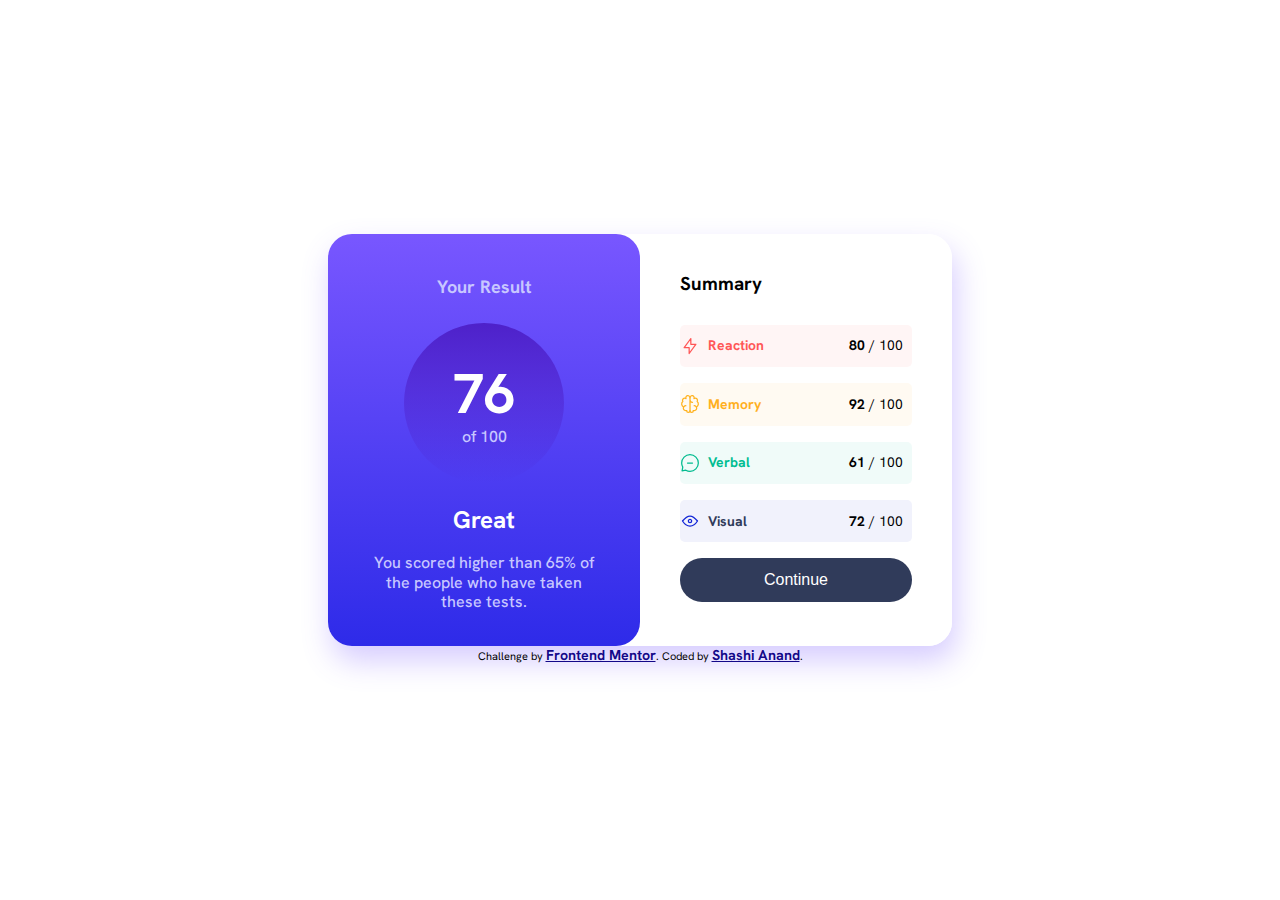
==== index.html @ 4ed0decc "updated file" ====
<!DOCTYPE html>
<html lang="en">

<head>
  <meta charset="UTF-8">
  <meta name="viewport" content="width=device-width, initial-scale=1.0">
  <!-- displays site properly based on user's device -->

  <link rel="icon" type="image/png" sizes="32x32" href="./assets/images/favicon-32x32.png">
  <link rel="shortcut icon" href="/assets/images/favicon-32x32.png" type="image/x-icon">
  <link href="https://fonts.googleapis.com/css2?family=Hanken+Grotesk&family=Roboto&display=swap" rel="stylesheet">
  <link rel="stylesheet" href="style.css">

  <title>Frontend Mentor | Results summary component</title>

  <!-- Feel free to remove these styles or customise in your own stylesheet 👍 -->

</head>

<body>

  <div class="report_card">

    <section class="result_card">

      <h4 class="result_title">Your Result</h4>
      <div class="result_score">
        <div class="score">
          76
        </div>
        of 100
      </div>
      <div class="result_text_group">
        <h2 class="result_comment">Great</h2>
        <p>You scored higher than 65% of the people who have taken these tests.</p>
      </div>

    </section>

    <section class="summary">

      <h3 class="summary_title">Summary</h3>

      <div class="summary_row" id="row-reaction">

        <div><img src="./assets/images/icon-reaction.svg" alt="img"></div>
        <div id="reaction">Reaction</div>
        <div><span class="summary_item_score">80</span> / 100</div>

      </div>

      <div class="summary_row" id="row-memory">

        <div><img src="./assets/images/icon-memory.svg" alt="img"></div>
        <div id="memory">Memory</div>
        <div><span class="summary_item_score">92</span> / 100</div>

      </div>

      <div class="summary_row" id="row-verbal">

        <div><img src="./assets/images/icon-verbal.svg" alt="img"></div>
        <div id="verbal">Verbal</div>
        <div><span class="summary_item_score">61</span> / 100</div>

      </div>

      <div class="summary_row" id="row-visual">

        <div><img src="./assets/images/icon-visual.svg" alt="img"></div>
        <div id="visual">Visual</div>
        <div><span class="summary_item_score">72</span> / 100</div>

      </div>

      <button class="continue_button"><a href="#">Continue</a></button>

    </section>

  </div>
  <div class="attribution">

    Challenge by <a href="https://www.frontendmentor.io?ref=challenge" target="_blank">Frontend Mentor</a>.
    Coded by <a href="#">Shashi Anand</a>.

  </div>

</body>

</html>
---- style.css ----
:root {
    /* primary color */

    --Light-red: hsl(0, 100%, 67%);
    --Orangey-yellow: hsl(39, 100%, 56%);
    --Green-teal: hsl(166, 100%, 37%);
    --Cobalt-blue: hsl(234, 85%, 45%);

    /* Gredient */

    --Light-slate-blue: hsl(252, 100%, 67%);
    --Light-royal-blue: hsl(241, 81%, 54%);

    --Violet-blue: hsla(256, 72%, 46%, 1);
    --Persian-blue: hsla(241, 72%, 46%, 0);

    /* Neutral */

    --White: hsl(0, 0%, 100%);
    --Pale-blue: hsl(221, 100%, 96%);
    --Light-lavender: hsl(241, 100%, 89%);
    --Dark-gray-blue: hsl(224, 30%, 27%);

    /* bold font-weight */

    --bold: 500;
    --extra_bold: 700;
    --max_bold: 800;
  }

  /*       *****   Formatting and giving some required properties    *****         */

  *{
    margin: 0;
    box-sizing: border-box;
  }

  body {
    display: flex;
    justify-content: center;
    flex-direction: column;
    font-family: Hanken Grotesk, sans-serif;
    height: 100vh;
    -webkit-font-smoothing: antialiased;
    line-height: 1.2rem;
  }

  h1, h2, h3, h4, h5, h6, p {
    overflow-wrap: break-word;
  }

  /*   *****        First Section or First card      *****      */

  .report_card {
    display: flex;
    max-width: 39rem;
    box-shadow: 4px 15px 30px hsl(252, 100%, 67%, 0.3);
    border-radius: 1.5rem;
    background-color: var(--white);
    margin-inline: auto;
}

.result_card {
    display: grid;
    align-content: start;
    padding: 2.2rem 2.5rem;
    place-items: center;
    text-align: center;
    border-radius: 1.5rem;
    background-image: linear-gradient(var(--Light-slate-blue), var(--Light-royal-blue));
    color: hsl(241, 100%, 89%);
    font-weight: var(--bold);
    width: 50%;
}

  .result_score {
    display: flex;
    flex-direction: column;
    line-height: 2.7rem;
    place-content: center;
    width: 10rem;
    height: 10rem;
    border-radius: 100%;
    background-image: linear-gradient(var(--Violet-blue), var(--Persian-blue));
  }

  .score {
    font-size: 3.5rem;
    margin-top: 1.5rem;
    color: var(--White);
    font-weight: var(--extra_bold);
  }

  .result_title {
    margin-top: 0.5rem;
    margin-bottom: 1.7rem;
    font-size: 1.125rem;
  }

  .result_text_group {
    margin-top: .68rem;
    display: grid;
    row-gap: 1.5rem;
  }

  .result_comment {
    margin-top: 1rem;
    color: var(--White);
    font-weight: var(--extra_bold);
  }

  /*   *****        Second Section or Second card      *****      */

  .summary {
    display: grid;
    align-content: start;
    padding: 2.5rem 2.5rem;
    border-top-right-radius: 1.5rem;
    border-bottom-right-radius: 1.5rem;
    background-color: var(--White);
    row-gap: 0.5rem;
    width: 50%;
    row-gap: 1rem;
  }

  .summary_row {
    display: grid;
    align-content: start;
    grid-template-columns: 0.4fr 2fr 0.9fr;
    justify-content: center;
    align-items: center;
    padding: 0.7rem 0rem;
    border-radius: .31rem;
    font-size: 0.87rem;
  }

  img {
    display: flex;
    align-items: center;
    justify-content: center;
  }

  .continue_button {
    background-color: hsl(224, 30%, 27%);
    padding: 0.8rem 0rem;
    border-radius: 1.5rem;
    border: none;
  }

  .continue_button>a {
    color: hsl(0, 0%, 100%);
    text-decoration: none;
    font-size: 1rem;
  }

  .continue_button:hover {
    background-image: linear-gradient(var(--Light-slate-blue), var(--Light-royal-blue));
    cursor: pointer;

  }

  .summary_item_score {
    font-weight: var(--extra_bold);
  }

  #reaction {
    color: var(--Light-red);
    font-weight: var(--extra_bold);
  }

  #memory {
    color: var(--Orangey-yellow);
    font-weight: var(--extra_bold);
  }

  #verbal {
    color: var(--Green-teal);
    font-weight: var(--extra_bold);
  }

  #visual {
    color: var(--Dark-gray-blue);
    font-weight: var(--extra_bold);
  }

  #row-reaction {
    margin-top: 1rem;
    background-color: hsla(0, 100%, 67%, 0.06);
  }

  #row-memory {
    background-color: hsla(39, 100%, 56%, 0.06);
  }

  #row-verbal {
    background-color: hsla(166, 100%, 37%, 0.06);
  }

  #row-visual {
    background-color: hsla(234, 85%, 45%, 0.06);
  }

  /*      *****     Footer     *****        */

  .attribution {
    font-size: .69rem;
    text-align: center;
  }

  .attribution a {
    font-size: 0.89rem;
    color: hsla(245, 95%, 27%, 0.98);
    font-weight: var(--extra_bold);
  }

   /*          *****      For responsiveness *****           */

  @media (max-width: 39rem ) {

    body {
      height: 48rem;
      display: flex;
      flex-direction: column;
    }

    .report_card{
        flex-direction: column;
        place-items: center;
        box-shadow: none;
        border-radius: 0%;
      }

      .summary{
        width: 100%;
        border-radius: 0%;
      }

    .result_card{
      width: auto;
    }

}
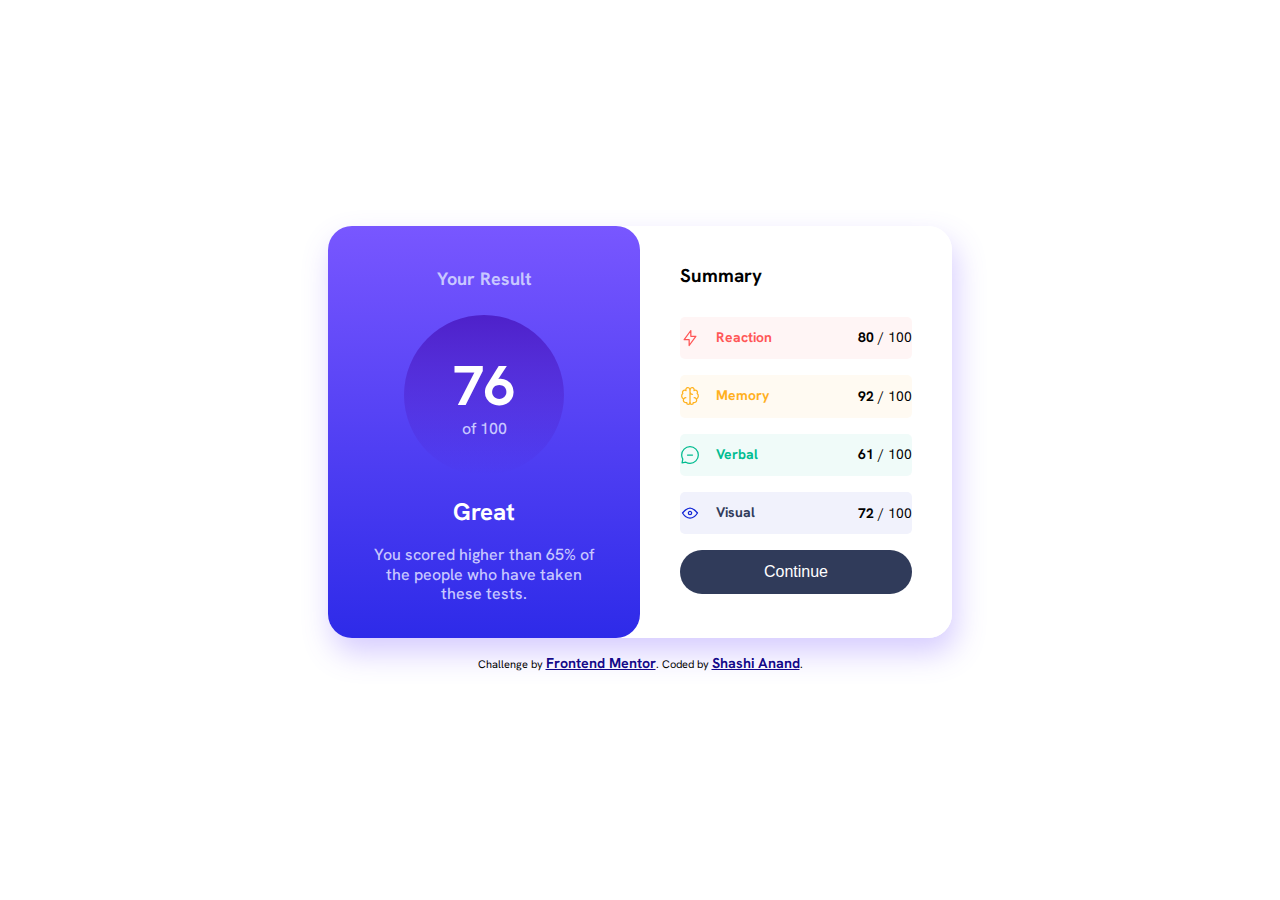
==== commit 69cf65b0: "Now it should be completed." ====
--- a/index.html
+++ b/index.html
@@ -43,32 +43,44 @@
 
       <div class="summary_row" id="row-reaction">
 
-        <div><img src="./assets/images/icon-reaction.svg" alt="img"></div>
-        <div id="reaction">Reaction</div>
+        <div class="img_sensors">
+          <div><img src="./assets/images/icon-reaction.svg" alt="img"></div>
+          <div id="reaction" class="sensors">Reaction</div>
+        </div>
+
         <div><span class="summary_item_score">80</span> / 100</div>
 
       </div>
 
       <div class="summary_row" id="row-memory">
-
-        <div><img src="./assets/images/icon-memory.svg" alt="img"></div>
-        <div id="memory">Memory</div>
+        <div class="img_sensors">
+          
+          <div><img src="./assets/images/icon-memory.svg" alt="img"></div>
+          <div id="memory" class="sensors">Memory</div>
+        </div>
+        
         <div><span class="summary_item_score">92</span> / 100</div>
 
       </div>
 
       <div class="summary_row" id="row-verbal">
-
-        <div><img src="./assets/images/icon-verbal.svg" alt="img"></div>
-        <div id="verbal">Verbal</div>
+        <div class="img_sensors">
+          
+          <div><img src="./assets/images/icon-verbal.svg" alt="img"></div>
+          <div id="verbal" class="sensors">Verbal</div>
+        </div>
+        
         <div><span class="summary_item_score">61</span> / 100</div>
 
       </div>
 
       <div class="summary_row" id="row-visual">
-
-        <div><img src="./assets/images/icon-visual.svg" alt="img"></div>
-        <div id="visual">Visual</div>
+        <div class="img_sensors">
+          
+          <div><img src="./assets/images/icon-visual.svg" alt="img"></div>
+          <div id="visual" class="sensors">Visual</div>
+        </div>
+        
         <div><span class="summary_item_score">72</span> / 100</div>
 
       </div>
--- a/style.css
+++ b/style.css
@@ -124,14 +124,20 @@
   }
 
   .summary_row {
-    display: grid;
-    align-content: start;
-    grid-template-columns: 0.4fr 2fr 0.9fr;
-    justify-content: center;
+    display: flex;
     align-items: center;
+    justify-content: space-between;
     padding: 0.7rem 0rem;
     border-radius: .31rem;
     font-size: 0.87rem;
+  }
+
+  .img_sensors{
+    display: flex;
+  }
+
+  .sensors{
+    margin-left: 1rem;
   }
 
   img {
@@ -203,6 +209,7 @@
   /*      *****     Footer     *****        */
 
   .attribution {
+    margin-top: 1rem;
     font-size: .69rem;
     text-align: center;
   }
@@ -217,25 +224,35 @@
 
   @media (max-width: 39rem ) {
 
-    body {
+      body {
       height: 48rem;
       display: flex;
       flex-direction: column;
     }
 
-    .report_card{
+      .report_card{
         flex-direction: column;
         place-items: center;
         box-shadow: none;
         border-radius: 0%;
-      }
+    }
 
       .summary{
         width: 100%;
         border-radius: 0%;
-      }
-
-    .result_card{
+    }
+
+    .result_score{
+      width: 8.5rem;
+      height: 8.5rem;
+      
+    }
+
+    .score{
+      font-size: 3rem;
+    }
+
+      .result_card{
       width: auto;
     }
 
